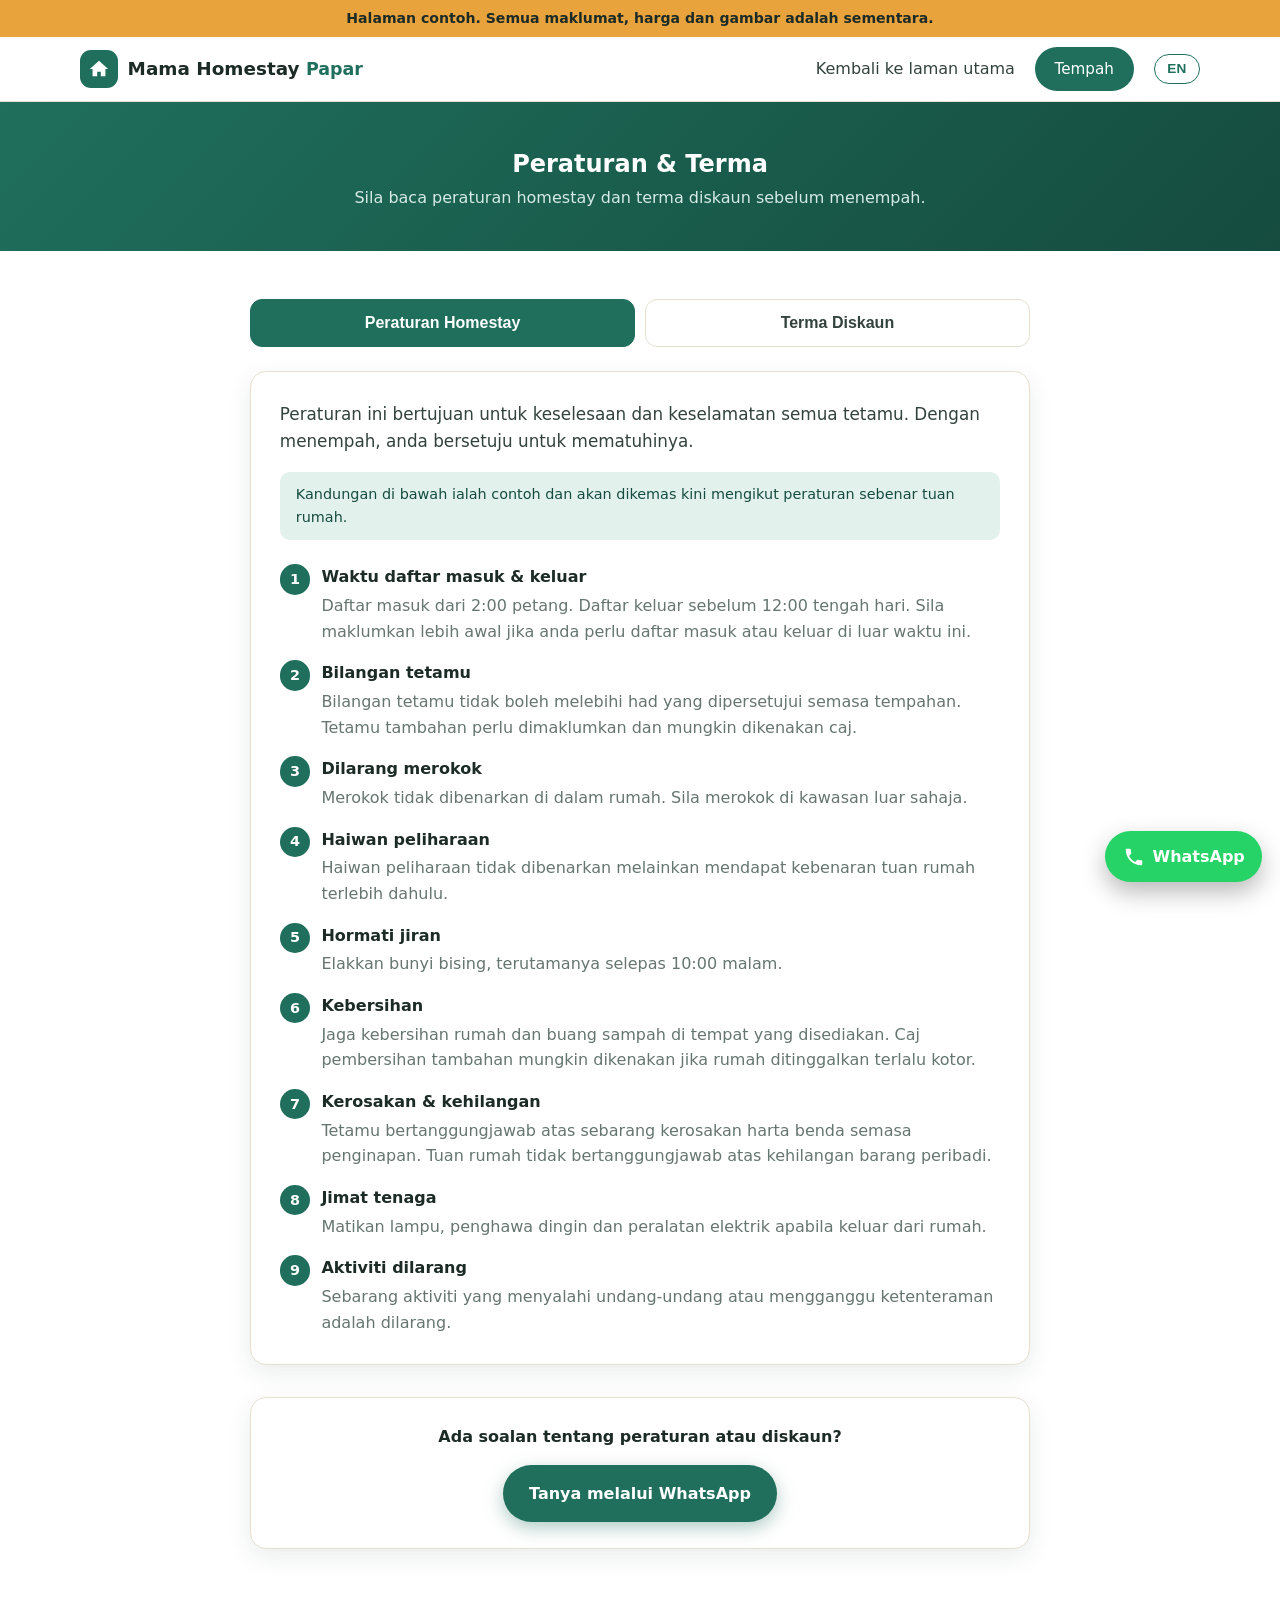
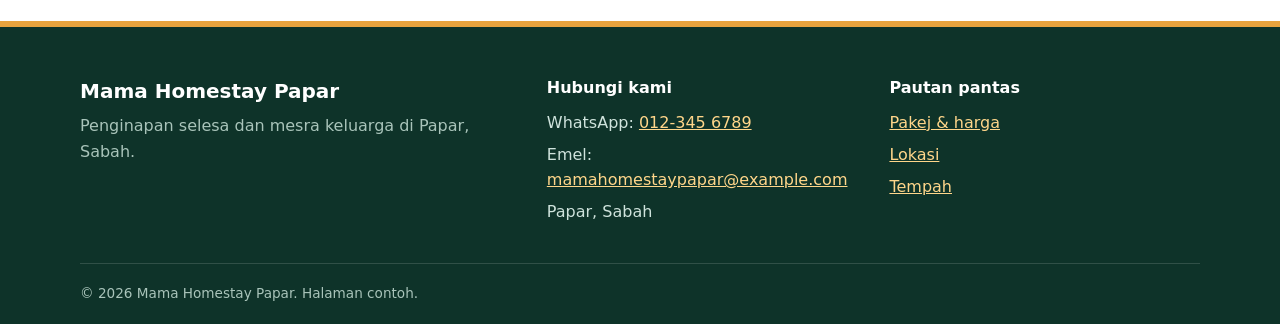
==== rules.html @ 9c5bfdad "Mama Homestay Papar: bilingual (BM/EN) landing page with rules and terms page" ====
<!DOCTYPE html>
<html lang="ms">
<head>
  <meta charset="UTF-8" />
  <meta name="viewport" content="width=device-width, initial-scale=1" />
  <title>Peraturan &amp; Terma | Mama Homestay Papar</title>
  <meta name="description" content="Peraturan homestay dan terma diskaun Mama Homestay Papar, Sabah." />
  <meta name="theme-color" content="#1f6f5c" />
  <link rel="icon" href="data:image/svg+xml,%3Csvg xmlns='http://www.w3.org/2000/svg' viewBox='0 0 64 64'%3E%3Crect width='64' height='64' rx='14' fill='%231f6f5c'/%3E%3Cpath d='M32 14 12 32h8v18h24V32h8z' fill='%23fbf7f0'/%3E%3C/svg%3E" />
  <link rel="stylesheet" href="styles.css" />
</head>
<body data-page="rules">
  <a class="skip-link" href="#main" data-i18n="skip">Terus ke kandungan</a>

  <!-- DUMMY NOTICE: padam blok ini sebelum menyiarkan laman sebenar -->
  <div class="dummy-bar" role="note" data-i18n="dummyBar">Halaman contoh. Semua maklumat, harga dan gambar adalah sementara.</div>

  <header class="site-header">
    <div class="container header-inner">
      <a class="brand" href="index.html" data-i18n-aria="brandAria" aria-label="Mama Homestay Papar - laman utama">
        <span class="brand-mark" aria-hidden="true">
          <svg viewBox="0 0 24 24" width="22" height="22"><path fill="currentColor" d="M12 3 2 12h3v8h5v-5h4v5h5v-8h3z"/></svg>
        </span>
        <span class="brand-text">Mama Homestay <small>Papar</small></span>
      </a>
      <nav class="nav" aria-label="Menu utama">
        <a href="index.html" data-i18n="rulesBack">Kembali ke laman utama</a>
        <a class="btn btn-small" href="index.html#book" data-i18n="navBook">Tempah</a>
        <button type="button" id="lang-toggle" class="lang-toggle" aria-label="Tukar bahasa">EN</button>
      </nav>
    </div>
  </header>

  <main id="main">
    <section class="page-head">
      <div class="container narrow">
        <h1 data-i18n="rulesPageTitle">Peraturan &amp; Terma</h1>
        <p data-i18n="rulesPageSub">Sila baca peraturan homestay dan terma diskaun sebelum menempah.</p>
      </div>
    </section>

    <section class="section rules-section">
      <div class="container narrow">
        <div class="tabs" role="tablist" data-i18n-aria="tabsAria" aria-label="Pilih bahagian">
          <button type="button" role="tab" id="tab-rules" class="tab is-active" aria-selected="true" aria-controls="panel-rules" data-i18n="tabRules">Peraturan Homestay</button>
          <button type="button" role="tab" id="tab-discount" class="tab" aria-selected="false" aria-controls="panel-discount" tabindex="-1" data-i18n="tabDiscount">Terma Diskaun</button>
        </div>

        <!-- Panel 1: Peraturan -->
        <div class="tab-panel card" id="panel-rules" role="tabpanel" aria-labelledby="tab-rules">
          <p class="panel-intro" data-i18n="rulesIntro">Peraturan ini bertujuan untuk keselesaan dan keselamatan semua tetamu. Dengan menempah, anda bersetuju untuk mematuhinya.</p>
          <p class="notice-sample" data-i18n="rulesDummyNote">Kandungan di bawah ialah contoh dan akan dikemas kini mengikut peraturan sebenar tuan rumah.</p>
          <ol class="rule-list" data-i18n-list="rulesList"></ol>
        </div>

        <!-- Panel 2: Terma diskaun -->
        <div class="tab-panel card" id="panel-discount" role="tabpanel" aria-labelledby="tab-discount" hidden>
          <p class="panel-intro" data-i18n="discountIntro">Diskaun (jika ditawarkan) tertakluk kepada terma berikut.</p>
          <p class="notice-sample" data-i18n="discountNote">Peratusan dan syarat diskaun sebenar akan dimasukkan selepas disahkan oleh tuan rumah. Kandungan di bawah ialah contoh.</p>
          <ol class="rule-list" data-i18n-list="discountList"></ol>
        </div>

        <div class="rules-cta card">
          <p data-i18n="rulesCtaText">Ada soalan tentang peraturan atau diskaun?</p>
          <a class="btn btn-primary" href="https://wa.me/60123456789" data-wa data-wa-text-ms="Salam, saya ada soalan tentang peraturan dan diskaun di Mama Homestay Papar." data-wa-text-en="Hi, I have a question about the rules and discounts at Mama Homestay Papar." target="_blank" rel="noopener" data-i18n="rulesCtaBtn">Tanya melalui WhatsApp</a>
        </div>
      </div>
    </section>
  </main>

  <footer class="site-footer">
    <div class="container footer-inner">
      <div>
        <p class="footer-brand">Mama Homestay Papar</p>
        <p class="muted" data-i18n="footerTagline">Penginapan selesa dan mesra keluarga di Papar, Sabah.</p>
      </div>
      <div>
        <p class="footer-title" data-i18n="footerContact">Hubungi kami</p>
        <ul class="plain">
          <li><span data-i18n="footerWaLabel">WhatsApp</span>: <a id="footer-wa" href="https://wa.me/60123456789" data-wa target="_blank" rel="noopener">012-345 6789</a></li>
          <li><span data-i18n="footerEmailLabel">Emel</span>: <a id="footer-email" href="mailto:mamahomestaypapar@example.com">mamahomestaypapar@example.com</a></li>
          <li>Papar, Sabah</li>
        </ul>
      </div>
      <div>
        <p class="footer-title" data-i18n="footerLinks">Pautan pantas</p>
        <ul class="plain">
          <li><a href="index.html#rooms" data-i18n="footerLinkRooms">Pakej &amp; harga</a></li>
          <li><a href="index.html#location" data-i18n="footerLinkLocation">Lokasi</a></li>
          <li><a href="index.html#book" data-i18n="footerLinkBook">Tempah</a></li>
        </ul>
      </div>
    </div>
    <div class="container">
      <p class="copyright">&copy; <span id="year">2026</span> Mama Homestay Papar. <span data-i18n="footerDummy">Halaman contoh.</span></p>
    </div>
  </footer>

  <a class="fab" href="https://wa.me/60123456789" data-wa data-wa-text-ms="Salam, saya ingin bertanya tentang Mama Homestay Papar." data-wa-text-en="Hi, I would like to ask about Mama Homestay Papar." target="_blank" rel="noopener" data-i18n-aria="fabAria" aria-label="Hubungi kami melalui WhatsApp">
    <svg viewBox="0 0 24 24" aria-hidden="true"><path fill="currentColor" d="M6.62 10.79c1.44 2.83 3.76 5.14 6.59 6.59l2.2-2.2c.27-.27.67-.36 1.02-.24 1.12.37 2.33.57 3.57.57.55 0 1 .45 1 1V20c0 .55-.45 1-1 1-9.39 0-17-7.61-17-17 0-.55.45-1 1-1h3.5c.55 0 1 .45 1 1 0 1.25.2 2.45.57 3.57.11.35.03.74-.25 1.02z"/></svg>
    <span>WhatsApp</span>
  </a>

  <script src="i18n.js"></script>
  <script src="script.js"></script>
  <script>
    /* Tab: Peraturan / Terma Diskaun. Menyokong papan kekunci (anak panah kiri/kanan) dan #discount dalam URL. */
    (function () {
      var tabs = Array.prototype.slice.call(document.querySelectorAll('[role="tab"]'));
      var panels = { "tab-rules": document.getElementById("panel-rules"), "tab-discount": document.getElementById("panel-discount") };

      function select(tab, focus) {
        tabs.forEach(function (t) {
          var on = t === tab;
          t.classList.toggle("is-active", on);
          t.setAttribute("aria-selected", on ? "true" : "false");
          t.tabIndex = on ? 0 : -1;
          panels[t.id].hidden = !on;
        });
        if (focus) tab.focus();
        history.replaceState(null, "", tab.id === "tab-discount" ? "#discount" : "#rules");
      }

      tabs.forEach(function (tab, i) {
        tab.addEventListener("click", function () { select(tab, false); });
        tab.addEventListener("keydown", function (e) {
          var next = null;
          if (e.key === "ArrowRight") next = tabs[(i + 1) % tabs.length];
          if (e.key === "ArrowLeft") next = tabs[(i - 1 + tabs.length) % tabs.length];
          if (e.key === "Home") next = tabs[0];
          if (e.key === "End") next = tabs[tabs.length - 1];
          if (next) { e.preventDefault(); select(next, true); }
        });
      });

      if (location.hash === "#discount") select(document.getElementById("tab-discount"), false);
    })();
  </script>
</body>
</html>
---- styles.css ----
/* Mama Homestay Papar - styles
   Palette: tropical green, warm gold and cream. Change the values below to retheme. */
:root {
  --brand: #1f6f5c;        /* deep green */
  --brand-dark: #154c3f;
  --brand-deep: #0e3329;
  --brand-soft: #e3f1ed;   /* light green tint for icons */
  --accent: #e8a33d;       /* warm gold */
  --accent-dark: #b9791a;
  --cream: #fbf7f0;
  --ink: #1d2b27;
  --text: #33423d;
  --muted: #667570;
  --border: #e6dfd2;
  --bg: #ffffff;
  --radius: 16px;
  --shadow: 0 8px 24px rgba(20, 50, 40, 0.09);
  --shadow-lg: 0 16px 40px rgba(20, 50, 40, 0.2);
}

*, *::before, *::after { box-sizing: border-box; }
html { scroll-behavior: smooth; scroll-padding-top: 96px; }

body {
  margin: 0;
  font-family: system-ui, -apple-system, "Segoe UI", Roboto, Helvetica, Arial, sans-serif;
  color: var(--text);
  background: var(--bg);
  line-height: 1.6;
  -webkit-font-smoothing: antialiased;
}

img, svg, iframe { max-width: 100%; }
a { color: var(--brand); }
h1, h2, h3 { line-height: 1.2; margin: 0 0 0.5em; color: var(--ink); }
p { margin: 0 0 1em; }

.container { width: min(1120px, 100% - 2rem); margin-inline: auto; }
.narrow { width: min(780px, 100% - 2rem); }
.muted { color: var(--muted); }
.small { font-size: 0.9rem; }
.plain { list-style: none; margin: 0; padding: 0; }
.plain li { margin-bottom: 0.4em; }

.skip-link { position: absolute; left: -999px; top: 0; background: var(--ink); color: #fff; padding: 0.6rem 1rem; z-index: 100; }
.skip-link:focus { left: 0; }
:focus-visible { outline: 3px solid var(--accent-dark); outline-offset: 2px; }
.hero :focus-visible, .site-footer :focus-visible { outline-color: #fff; }

/* Dummy notice bar (remove with the matching block in index.html) */
.dummy-bar { background: var(--accent); color: var(--ink); text-align: center; font-size: 0.88rem; font-weight: 600; padding: 0.45rem 1rem; }

/* Header */
.site-header { position: sticky; top: 0; z-index: 50; background: rgba(255, 255, 255, 0.95); backdrop-filter: blur(8px); border-bottom: 1px solid var(--border); }
.header-inner { display: flex; align-items: center; justify-content: space-between; min-height: 64px; gap: 1rem; }
.brand { display: inline-flex; align-items: center; gap: 0.6rem; font-weight: 800; font-size: 1.15rem; color: var(--ink); text-decoration: none; }
.brand-mark { display: grid; place-items: center; width: 38px; height: 38px; border-radius: 11px; background: var(--brand); color: #fff; }
.brand-text small { font-weight: 600; color: var(--brand); font-size: 0.95em; }
.nav { display: flex; align-items: center; gap: 1.25rem; }
.nav a { text-decoration: none; color: var(--text); font-weight: 500; }
.nav a:hover { color: var(--brand); }
.nav a.btn { color: #fff; }
.lang-toggle {
  border: 1.5px solid var(--brand); background: #fff; color: var(--brand);
  font-weight: 700; font-size: 0.85rem; padding: 0.4rem 0.8rem; border-radius: 999px; cursor: pointer;
}
.lang-toggle:hover { background: var(--brand); color: #fff; }

/* Buttons */
.btn {
  display: inline-block; padding: 0.85rem 1.5rem; border-radius: 999px; font-weight: 700;
  text-decoration: none; text-align: center; border: 2px solid transparent; cursor: pointer; font-size: 1rem;
  transition: transform 0.15s ease, box-shadow 0.15s ease, background 0.15s ease, color 0.15s ease;
}
.btn:hover { transform: translateY(-2px); }
.btn-primary { background: var(--brand); color: #fff; box-shadow: 0 6px 18px rgba(31, 111, 92, 0.35); }
.btn-primary:hover { background: var(--brand-dark); }
.btn-ghost { background: transparent; color: #fff; border-color: rgba(255, 255, 255, 0.7); }
.btn-ghost:hover { background: rgba(255, 255, 255, 0.14); }
.btn-small { padding: 0.5rem 1.1rem; background: var(--brand); color: #fff; font-size: 0.95rem; }
.btn-small:hover { background: var(--brand-dark); }
.btn-block { width: 100%; }
.btn-outline { background: #fff; color: var(--brand); border-color: var(--brand); }
.btn-outline:hover { background: var(--brand); color: #fff; }
.hero .btn-primary { background: var(--accent); color: var(--ink); box-shadow: 0 6px 18px rgba(0, 0, 0, 0.25); }
.hero .btn-primary:hover { background: #f2b658; }

/* Hero */
.hero { background: linear-gradient(135deg, var(--brand) 0%, var(--brand-dark) 62%, var(--brand-deep) 100%); color: #fff; overflow: hidden; }
.hero-inner { display: grid; grid-template-columns: 1.05fr 0.95fr; gap: 2rem; align-items: center; padding: 4.5rem 0 5rem; }
.eyebrow { color: var(--accent); font-weight: 700; letter-spacing: 0.1em; text-transform: uppercase; font-size: 0.85rem; }
.hero h1 { color: #fff; font-size: clamp(2rem, 5vw, 3.3rem); }
.accent { color: var(--accent); }
.lead { font-size: 1.15rem; color: #d6ebe5; max-width: 34em; }
.hero-actions { display: flex; flex-wrap: wrap; gap: 0.8rem; margin: 1.5rem 0; }
.hero-points { list-style: none; display: flex; flex-wrap: wrap; gap: 0.6rem 1.4rem; padding: 0; margin: 0; color: #fff; font-weight: 500; }
.hero-points li::before { content: "\2713"; color: var(--accent); margin-right: 0.45rem; font-weight: 800; }
.hero-visual { display: grid; place-items: center; }
.house-svg { width: min(460px, 100%); height: auto; filter: drop-shadow(0 18px 30px rgba(0, 0, 0, 0.3)); }

/* Sections */
.section { padding: 4.5rem 0; }
.section-alt { background: var(--cream); }
.section-title { font-size: clamp(1.6rem, 3.5vw, 2.3rem); text-align: center; }
.section-title::after { content: ""; display: block; width: 56px; height: 4px; border-radius: 4px; background: var(--accent); margin: 0.6rem auto 0; }
.section-sub { text-align: center; color: var(--muted); max-width: 42em; margin: 0.8rem auto 2.5rem; }

.grid { display: grid; gap: 1.5rem; }
.grid-3 { grid-template-columns: repeat(3, 1fr); }
.grid-2 { grid-template-columns: repeat(2, 1fr); max-width: 760px; margin-inline: auto; }

.card { background: #fff; border: 1px solid var(--border); border-radius: var(--radius); padding: 1.6rem; box-shadow: var(--shadow); }

.feature .icon { display: grid; place-items: center; width: 52px; height: 52px; border-radius: 14px; background: var(--brand-soft); color: var(--brand); margin-bottom: 1rem; }
.feature .icon svg { width: 28px; height: 28px; }
.feature h3 { font-size: 1.12rem; }
.feature p { color: var(--muted); margin: 0; }

/* Rooms */
.room { display: flex; flex-direction: column; position: relative; transition: transform 0.2s ease, box-shadow 0.2s ease; }
.room:hover { transform: translateY(-4px); box-shadow: var(--shadow-lg); }
.room.featured { border: 2px solid var(--brand); transform: scale(1.03); }
.room.featured:hover { transform: scale(1.03) translateY(-4px); }
.room-badge { position: absolute; top: -14px; left: 50%; transform: translateX(-50%); background: var(--accent); color: var(--ink); font-size: 0.78rem; font-weight: 800; padding: 0.25rem 0.9rem; border-radius: 999px; letter-spacing: 0.04em; white-space: nowrap; }
.room h3 { font-size: 1.3rem; text-align: center; margin-bottom: 0.2rem; }
.room-cap { text-align: center; color: var(--muted); font-size: 0.92rem; margin-bottom: 0.4rem; }
.room-price { text-align: center; margin: 0.2rem 0 1.2rem; }
.room-price .amount { font-size: 2.5rem; font-weight: 800; color: var(--brand); }
.room-price .per { color: var(--muted); }
.room-features { list-style: none; padding: 0; margin: 0 0 1.6rem; flex: 1; }
.room-features li { padding: 0.45rem 0 0.45rem 1.7rem; position: relative; border-bottom: 1px dashed var(--border); }
.room-features li:last-child { border-bottom: 0; }
.room-features li::before { content: "\2713"; position: absolute; left: 0; color: var(--brand); font-weight: 800; }

/* Gallery placeholders */
.gallery { display: grid; grid-template-columns: repeat(3, 1fr); gap: 1rem; }
.ph { margin: 0; aspect-ratio: 4 / 3; border-radius: var(--radius); position: relative; overflow: hidden; display: grid; place-items: center; color: #fff; box-shadow: var(--shadow); }
.ph::before { content: ""; position: absolute; inset: 0; background: repeating-linear-gradient(45deg, rgba(255,255,255,0.06) 0 14px, transparent 14px 28px); }
.ph figcaption { position: relative; font-weight: 700; background: rgba(0, 0, 0, 0.35); padding: 0.4rem 0.9rem; border-radius: 999px; }
.ph-1 { background: linear-gradient(135deg, #2e8b6f, #1f6f5c); }
.ph-2 { background: linear-gradient(135deg, #d99a3f, #b9791a); }
.ph-3 { background: linear-gradient(135deg, #5aa58f, #2c7b66); }
.ph-4 { background: linear-gradient(135deg, #7da3b5, #4f7d94); }
.ph-5 { background: linear-gradient(135deg, #8aad63, #5d8a3a); }
.ph-6 { background: linear-gradient(135deg, #e0b266, #c98d34); }

/* Location */
.location-grid { display: grid; grid-template-columns: 1.4fr 1fr; gap: 1.5rem; }
.map-card { padding: 0; overflow: hidden; min-height: 320px; }
.map-card iframe { width: 100%; height: 100%; min-height: 320px; border: 0; display: block; }
.nearby h3 { font-size: 1.15rem; }
.check-list { list-style: none; padding: 0; margin: 0; }
.check-list li { padding: 0.45rem 0 0.45rem 1.7rem; position: relative; border-bottom: 1px dashed var(--border); }
.check-list li:last-child { border-bottom: 0; }
.check-list li::before { content: "\2713"; position: absolute; left: 0; color: var(--brand); font-weight: 800; }

/* Reviews */
.review { margin: 0; display: flex; flex-direction: column; }
.stars { color: var(--accent-dark); font-size: 1.2rem; letter-spacing: 2px; margin-bottom: 0.4rem; }
.review blockquote { margin: 0 0 1rem; color: var(--text); flex: 1; }
.review figcaption { font-weight: 700; color: var(--ink); }

/* Form */
.form { display: grid; gap: 1.1rem; padding: 2rem; }
.field { display: flex; flex-direction: column; gap: 0.35rem; }
.field-row { display: grid; grid-template-columns: 1fr 1fr; gap: 1.1rem; }
label { font-weight: 600; color: var(--ink); }
.optional { font-weight: 400; color: var(--muted); font-size: 0.9em; }
input, select, textarea { font: inherit; color: var(--text); padding: 0.75rem 0.9rem; border: 1.5px solid #d6cdbd; border-radius: 10px; background: #fff; width: 100%; }
input:focus, select:focus, textarea:focus { outline: none; border-color: var(--brand); box-shadow: 0 0 0 3px rgba(31, 111, 92, 0.22); }
input[aria-invalid="true"], select[aria-invalid="true"], textarea[aria-invalid="true"] { border-color: #b42318; background: #fff8f7; }
.error { color: #b42318; font-size: 0.9rem; font-weight: 600; margin: 0; }
.error:empty { display: none; }
.estimate { margin: 0; text-align: center; font-weight: 700; color: var(--brand-dark); min-height: 1.5em; }
.form-hint { text-align: center; color: var(--muted); margin: 0; font-size: 0.92rem; }

/* FAQ */
.faq details { background: #fff; border: 1px solid var(--border); border-radius: 12px; padding: 0 1.2rem; margin-bottom: 0.8rem; box-shadow: var(--shadow); }
.faq summary { cursor: pointer; font-weight: 700; color: var(--ink); padding: 1rem 0; list-style: none; display: flex; justify-content: space-between; gap: 1rem; }
.faq summary::-webkit-details-marker { display: none; }
.faq summary::after { content: "+"; font-size: 1.4rem; color: var(--brand); line-height: 1; }
.faq details[open] summary::after { content: "\2212"; }
.faq details p { color: var(--muted); padding-bottom: 1rem; margin: 0; }

/* Footer */
.site-footer { background: var(--brand-deep); color: #cfe3dc; padding-top: 3rem; border-top: 6px solid var(--accent); }
.footer-inner { display: grid; grid-template-columns: 1.4fr 1fr 1fr; gap: 2rem; padding-bottom: 2rem; }
.footer-brand { color: #fff; font-weight: 800; font-size: 1.25rem; margin-bottom: 0.4rem; }
.footer-title { color: #fff; font-weight: 700; margin-bottom: 0.6em; }
.site-footer a { color: #ffd68a; }
.site-footer .muted { color: #a9c4ba; }
.copyright { border-top: 1px solid rgba(255, 255, 255, 0.14); padding: 1.2rem 0; margin: 0; font-size: 0.85rem; color: #a9c4ba; }

/* Rules & Terms page */
.page-head { background: linear-gradient(135deg, var(--brand) 0%, var(--brand-dark) 100%); color: #fff; padding: 3rem 0 2.5rem; text-align: center; }
.page-head h1 { color: #fff; margin-bottom: 0.4rem; }
.page-head p { color: #d6ebe5; margin: 0; }
.rules-section { padding-top: 3rem; }
.tabs { display: flex; gap: 0.6rem; margin-bottom: 1.5rem; }
.tab {
  flex: 1; padding: 0.9rem 1.2rem; border-radius: 12px; border: 1.5px solid var(--border);
  background: #fff; color: var(--text); font-weight: 700; cursor: pointer; font-size: 1rem;
  transition: background 0.15s ease, color 0.15s ease, border-color 0.15s ease;
}
.tab:hover { border-color: var(--brand); }
.tab.is-active { background: var(--brand); color: #fff; border-color: var(--brand); }
.tab-panel { padding: 1.8rem; }
.panel-intro { font-size: 1.05rem; }
.notice-sample { background: var(--brand-soft); color: var(--brand-dark); border-radius: 10px; padding: 0.7rem 1rem; font-size: 0.9rem; }
.rule-list { list-style: none; counter-reset: rule; padding: 0; margin: 1.5rem 0 0; display: grid; gap: 1rem; }
.rule-list li { counter-increment: rule; position: relative; padding-left: 2.6rem; }
.rule-list li::before {
  content: counter(rule); position: absolute; left: 0; top: 0;
  width: 1.9rem; height: 1.9rem; border-radius: 50%; background: var(--brand); color: #fff;
  display: grid; place-items: center; font-weight: 800; font-size: 0.9rem;
}
.rule-list strong { display: block; color: var(--ink); margin-bottom: 0.2rem; }
.rule-list span { color: var(--muted); }
.rules-cta { margin-top: 2rem; text-align: center; }
.rules-cta p { font-weight: 600; color: var(--ink); }

/* Floating WhatsApp button */
.fab { position: fixed; right: 1.1rem; bottom: 1.1rem; z-index: 60; display: inline-flex; align-items: center; gap: 0.5rem; background: #25D366; color: #fff; text-decoration: none; padding: 0.8rem 1.1rem; border-radius: 999px; font-weight: 700; box-shadow: 0 10px 24px rgba(0, 0, 0, 0.28); transition: transform 0.15s ease; }
.fab:hover { transform: translateY(-2px); }
.fab svg { width: 22px; height: 22px; }
#faq { padding-bottom: 6.5rem; }

/* Responsive */
@media (max-width: 900px) {
  .hero-inner { grid-template-columns: 1fr; padding: 3rem 0 3.5rem; }
  .hero-visual { order: -1; }
  .house-svg { width: min(340px, 92%); }
  .grid-3, .grid-2, .location-grid { grid-template-columns: 1fr; }
  .gallery { grid-template-columns: repeat(2, 1fr); }
  .room.featured, .room.featured:hover { transform: none; }
  .footer-inner { grid-template-columns: 1fr; }
  .tabs { flex-direction: column; }
}
@media (max-width: 720px) {
  .nav a:not(.btn) { display: none; }
  .field-row { grid-template-columns: 1fr; }
  .section { padding: 3.2rem 0; }
}
@media (max-width: 480px) {
  .fab span { display: none; }
  .fab { padding: 0.85rem; }
  .brand-text { font-size: 1rem; }
}
@media (prefers-reduced-motion: reduce) {
  html { scroll-behavior: auto; }
  .btn, .room, .fab { transition: none; }
}
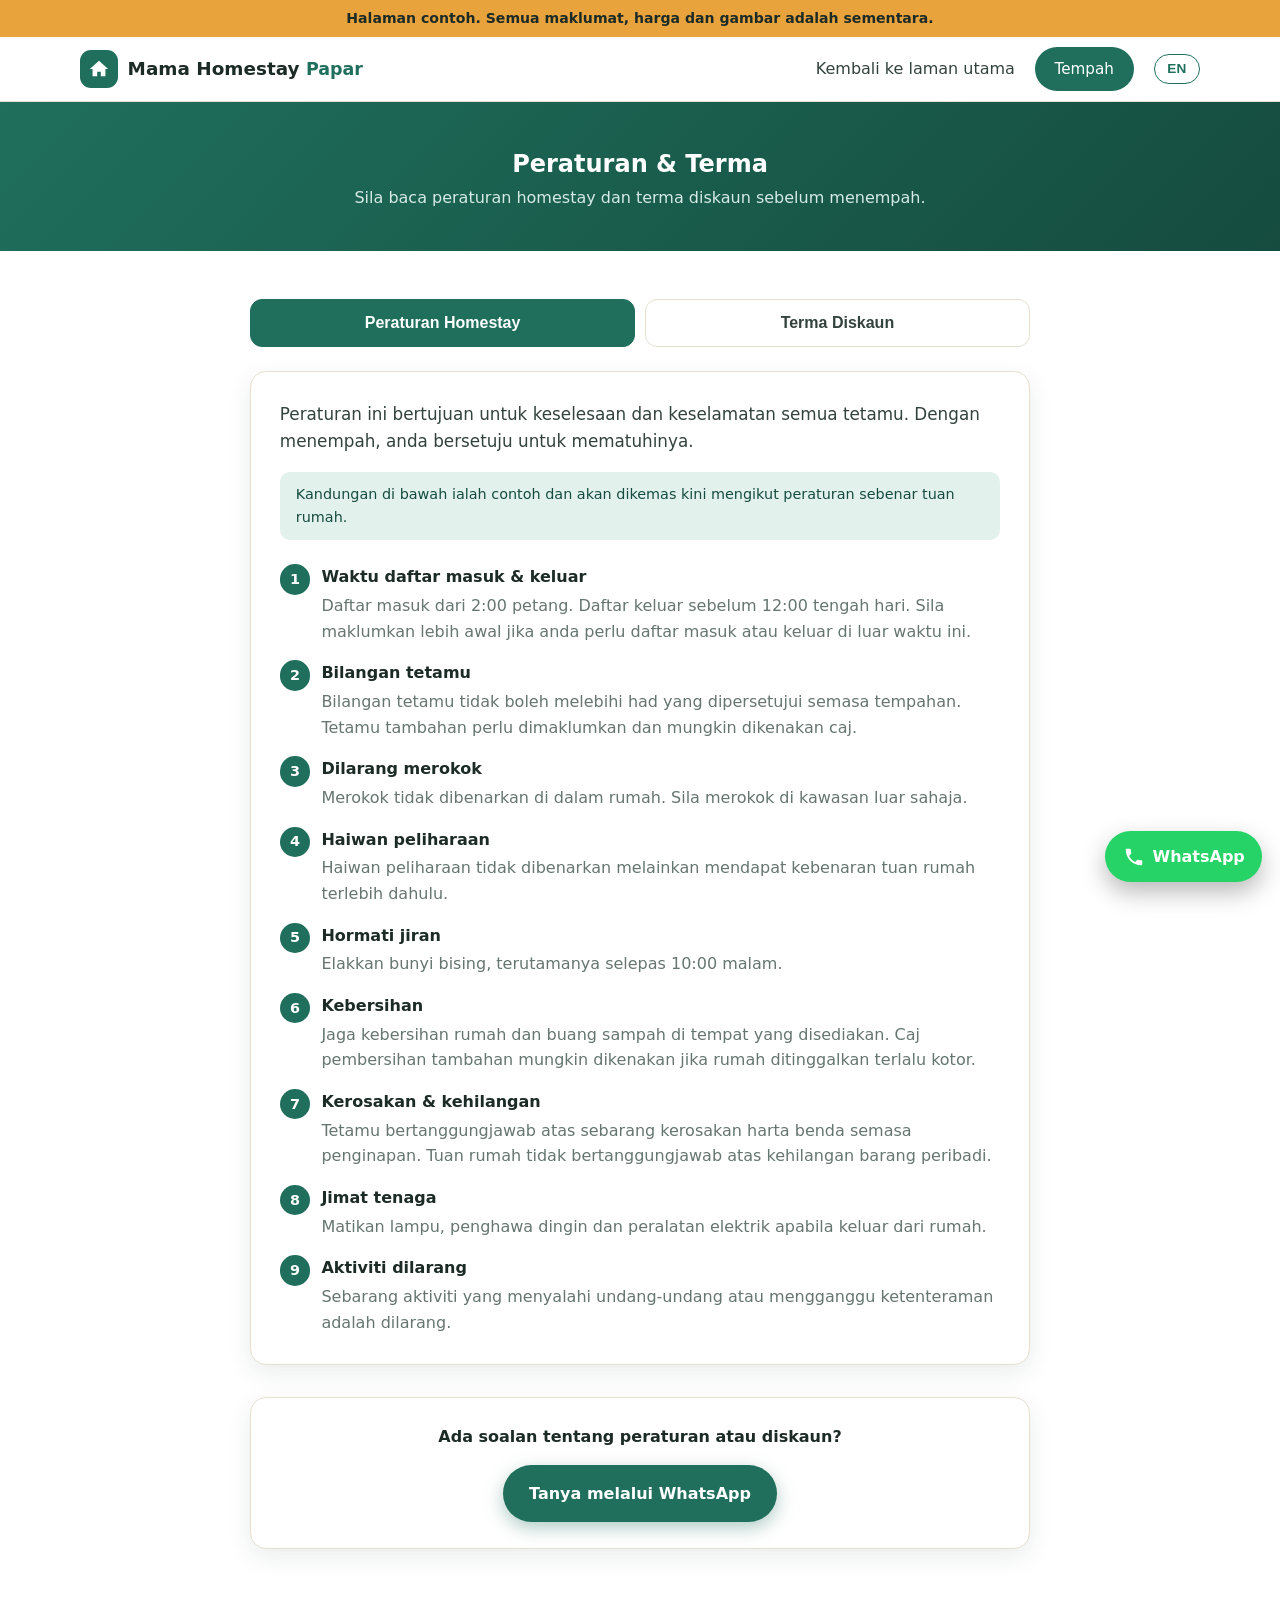
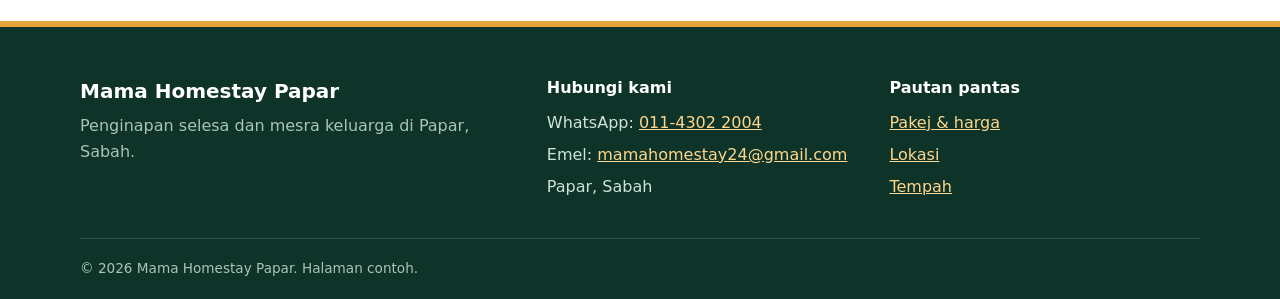
==== commit cdd45bba: "Update contact: real WhatsApp number and email" ====
--- a/rules.html
+++ b/rules.html
@@ -1,4 +1,4 @@
-<!DOCTYPE html>
+﻿<!DOCTYPE html>
 <html lang="ms">
 <head>
   <meta charset="UTF-8" />
@@ -62,7 +62,7 @@
 
         <div class="rules-cta card">
           <p data-i18n="rulesCtaText">Ada soalan tentang peraturan atau diskaun?</p>
-          <a class="btn btn-primary" href="https://wa.me/60123456789" data-wa data-wa-text-ms="Salam, saya ada soalan tentang peraturan dan diskaun di Mama Homestay Papar." data-wa-text-en="Hi, I have a question about the rules and discounts at Mama Homestay Papar." target="_blank" rel="noopener" data-i18n="rulesCtaBtn">Tanya melalui WhatsApp</a>
+          <a class="btn btn-primary" href="https://wa.me/60114302004" data-wa data-wa-text-ms="Salam, saya ada soalan tentang peraturan dan diskaun di Mama Homestay Papar." data-wa-text-en="Hi, I have a question about the rules and discounts at Mama Homestay Papar." target="_blank" rel="noopener" data-i18n="rulesCtaBtn">Tanya melalui WhatsApp</a>
         </div>
       </div>
     </section>
@@ -77,8 +77,8 @@
       <div>
         <p class="footer-title" data-i18n="footerContact">Hubungi kami</p>
         <ul class="plain">
-          <li><span data-i18n="footerWaLabel">WhatsApp</span>: <a id="footer-wa" href="https://wa.me/60123456789" data-wa target="_blank" rel="noopener">012-345 6789</a></li>
-          <li><span data-i18n="footerEmailLabel">Emel</span>: <a id="footer-email" href="mailto:mamahomestaypapar@example.com">mamahomestaypapar@example.com</a></li>
+          <li><span data-i18n="footerWaLabel">WhatsApp</span>: <a id="footer-wa" href="https://wa.me/60114302004" data-wa target="_blank" rel="noopener">011-4302 2004</a></li>
+          <li><span data-i18n="footerEmailLabel">Emel</span>: <a id="footer-email" href="mailto:mamahomestay24@gmail.com">mamahomestay24@gmail.com</a></li>
           <li>Papar, Sabah</li>
         </ul>
       </div>
@@ -96,7 +96,7 @@
     </div>
   </footer>
 
-  <a class="fab" href="https://wa.me/60123456789" data-wa data-wa-text-ms="Salam, saya ingin bertanya tentang Mama Homestay Papar." data-wa-text-en="Hi, I would like to ask about Mama Homestay Papar." target="_blank" rel="noopener" data-i18n-aria="fabAria" aria-label="Hubungi kami melalui WhatsApp">
+  <a class="fab" href="https://wa.me/60114302004" data-wa data-wa-text-ms="Salam, saya ingin bertanya tentang Mama Homestay Papar." data-wa-text-en="Hi, I would like to ask about Mama Homestay Papar." target="_blank" rel="noopener" data-i18n-aria="fabAria" aria-label="Hubungi kami melalui WhatsApp">
     <svg viewBox="0 0 24 24" aria-hidden="true"><path fill="currentColor" d="M6.62 10.79c1.44 2.83 3.76 5.14 6.59 6.59l2.2-2.2c.27-.27.67-.36 1.02-.24 1.12.37 2.33.57 3.57.57.55 0 1 .45 1 1V20c0 .55-.45 1-1 1-9.39 0-17-7.61-17-17 0-.55.45-1 1-1h3.5c.55 0 1 .45 1 1 0 1.25.2 2.45.57 3.57.11.35.03.74-.25 1.02z"/></svg>
     <span>WhatsApp</span>
   </a>
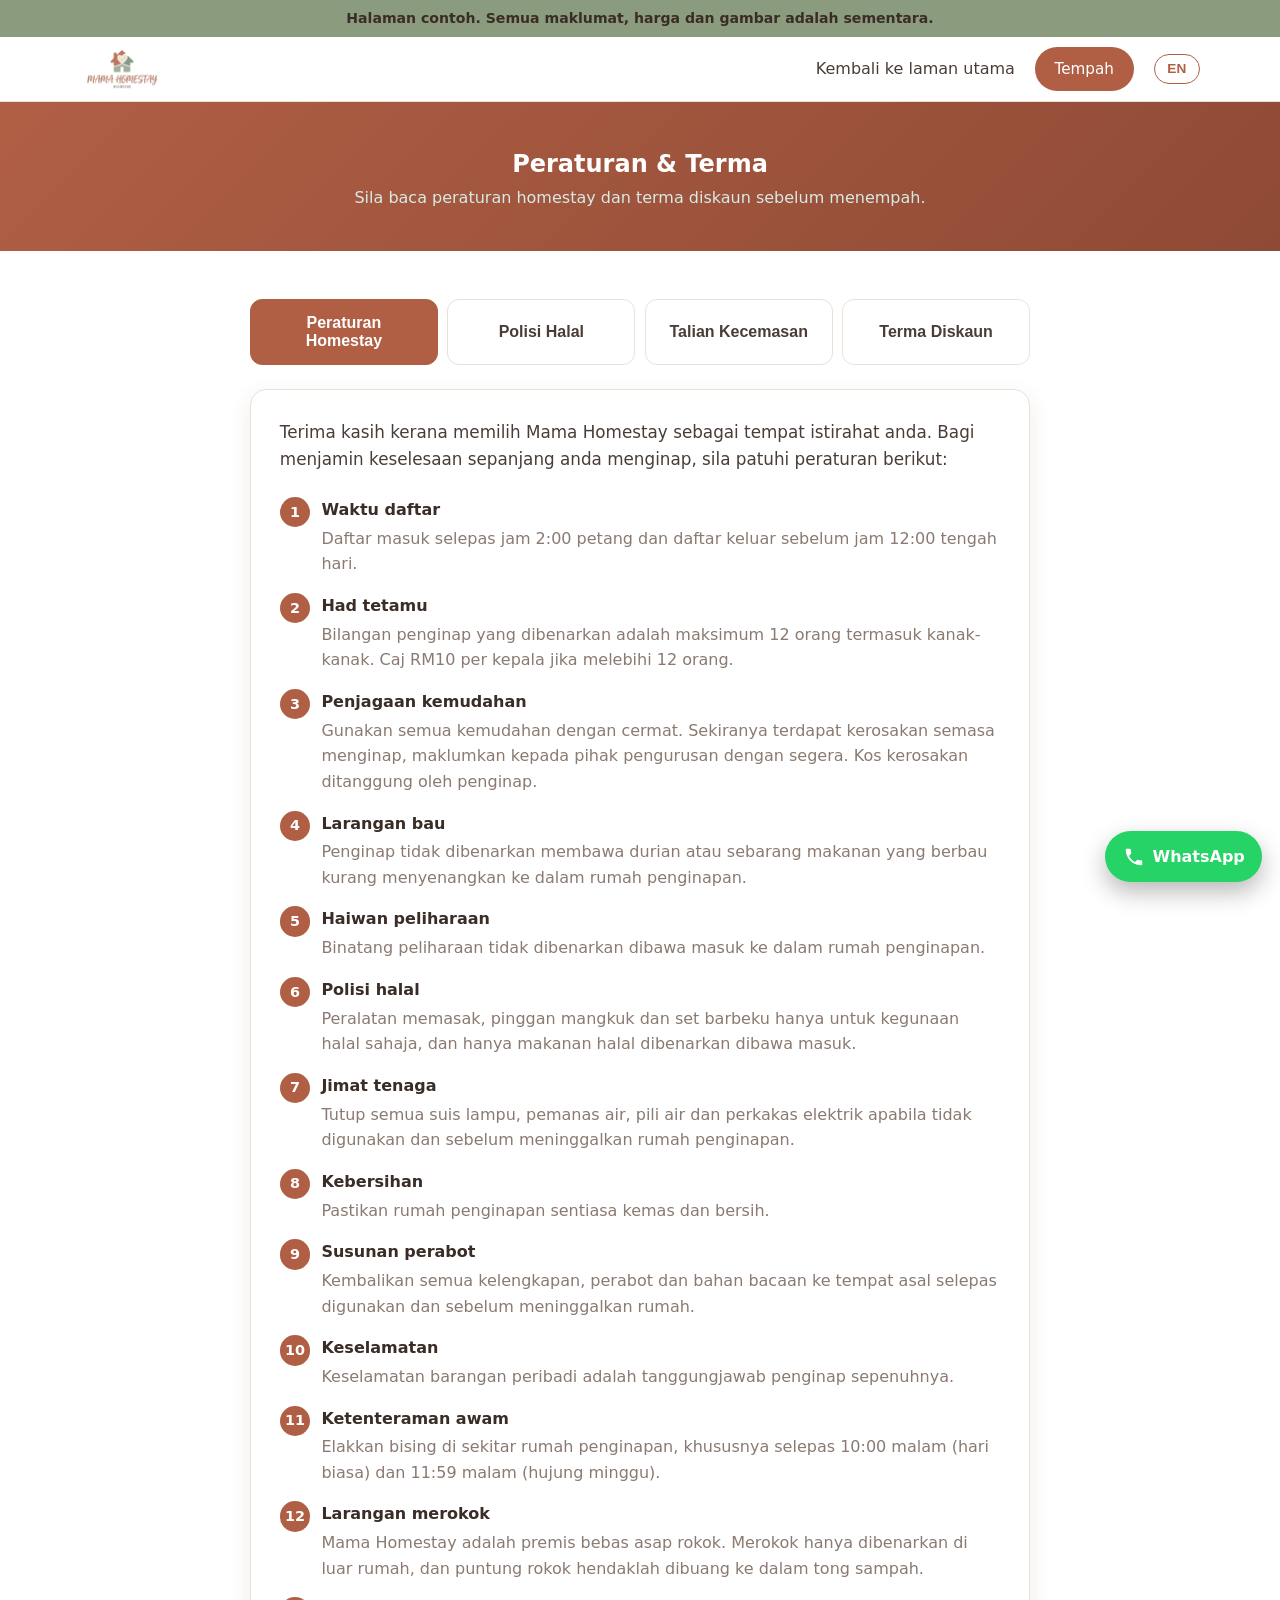
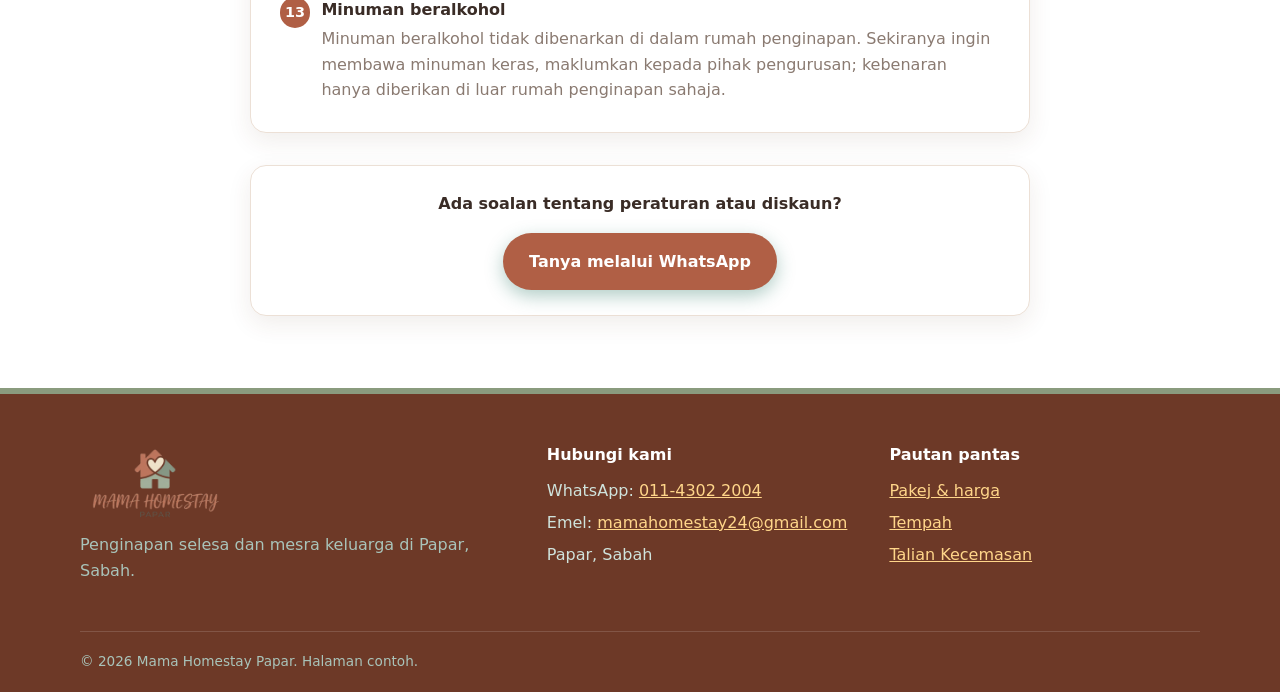
==== commit 232c14da: "Add logo branding, halal policy, full house rules, and emergency contacts tab" ====
--- a/rules.html
+++ b/rules.html
@@ -6,7 +6,7 @@
   <title>Peraturan &amp; Terma | Mama Homestay Papar</title>
   <meta name="description" content="Peraturan homestay dan terma diskaun Mama Homestay Papar, Sabah." />
   <meta name="theme-color" content="#1f6f5c" />
-  <link rel="icon" href="data:image/svg+xml,%3Csvg xmlns='http://www.w3.org/2000/svg' viewBox='0 0 64 64'%3E%3Crect width='64' height='64' rx='14' fill='%231f6f5c'/%3E%3Cpath d='M32 14 12 32h8v18h24V32h8z' fill='%23fbf7f0'/%3E%3C/svg%3E" />
+  <link rel="icon" href="assets/logo.png" />
   <link rel="stylesheet" href="styles.css" />
 </head>
 <body data-page="rules">
@@ -18,10 +18,7 @@
   <header class="site-header">
     <div class="container header-inner">
       <a class="brand" href="index.html" data-i18n-aria="brandAria" aria-label="Mama Homestay Papar - laman utama">
-        <span class="brand-mark" aria-hidden="true">
-          <svg viewBox="0 0 24 24" width="22" height="22"><path fill="currentColor" d="M12 3 2 12h3v8h5v-5h4v5h5v-8h3z"/></svg>
-        </span>
-        <span class="brand-text">Mama Homestay <small>Papar</small></span>
+        <img class="brand-logo" src="assets/logo.png" alt="Mama Homestay Papar" width="92" height="50" />
       </a>
       <nav class="nav" aria-label="Menu utama">
         <a href="index.html" data-i18n="rulesBack">Kembali ke laman utama</a>
@@ -43,17 +40,53 @@
       <div class="container narrow">
         <div class="tabs" role="tablist" data-i18n-aria="tabsAria" aria-label="Pilih bahagian">
           <button type="button" role="tab" id="tab-rules" class="tab is-active" aria-selected="true" aria-controls="panel-rules" data-i18n="tabRules">Peraturan Homestay</button>
+          <button type="button" role="tab" id="tab-halal" class="tab" aria-selected="false" aria-controls="panel-halal" tabindex="-1" data-i18n="tabHalal">Polisi Halal</button>
+          <button type="button" role="tab" id="tab-emergency" class="tab" aria-selected="false" aria-controls="panel-emergency" tabindex="-1" data-i18n="tabEmergency">Talian Kecemasan</button>
           <button type="button" role="tab" id="tab-discount" class="tab" aria-selected="false" aria-controls="panel-discount" tabindex="-1" data-i18n="tabDiscount">Terma Diskaun</button>
         </div>
 
         <!-- Panel 1: Peraturan -->
         <div class="tab-panel card" id="panel-rules" role="tabpanel" aria-labelledby="tab-rules">
           <p class="panel-intro" data-i18n="rulesIntro">Peraturan ini bertujuan untuk keselesaan dan keselamatan semua tetamu. Dengan menempah, anda bersetuju untuk mematuhinya.</p>
-          <p class="notice-sample" data-i18n="rulesDummyNote">Kandungan di bawah ialah contoh dan akan dikemas kini mengikut peraturan sebenar tuan rumah.</p>
           <ol class="rule-list" data-i18n-list="rulesList"></ol>
         </div>
 
-        <!-- Panel 2: Terma diskaun -->
+        <!-- Panel: Polisi Halal -->
+        <div class="tab-panel card" id="panel-halal" role="tabpanel" aria-labelledby="tab-halal" hidden>
+          <div class="halal-head">
+            <span class="halal-badge" aria-hidden="true">
+              <svg viewBox="0 0 24 24"><path fill="none" stroke="currentColor" stroke-width="2" stroke-linecap="round" stroke-linejoin="round" d="M12 2 4 5v6c0 5 3.5 8.5 8 11 4.5-2.5 8-6 8-11V5z"/><path fill="none" stroke="currentColor" stroke-width="2" stroke-linecap="round" stroke-linejoin="round" d="m8.5 12 2.5 2.5 4.5-5"/></svg>
+            </span>
+            <div>
+              <h2 class="halal-title" data-i18n="halalHeading">Makanan &amp; Minuman Halal Sahaja</h2>
+              <p class="halal-sub" data-i18n="halalLead">Premis Mama Homestay Papar hanya membenarkan makanan dan minuman halal.</p>
+            </div>
+          </div>
+          <p class="halal-warn" data-i18n="halalWarn">Tindakan tegas akan diambil jika membawa masuk makanan dan minuman bukan halal.</p>
+          <ul class="check-list" data-i18n-list="halalList"></ul>
+        </div>
+
+        <!-- Panel: Talian Kecemasan -->
+        <div class="tab-panel card" id="panel-emergency" role="tabpanel" aria-labelledby="tab-emergency" hidden>
+          <p class="panel-intro" data-i18n="emergencyIntro">Tekan mana-mana nombor di bawah untuk terus menghubunginya.</p>
+
+          <h3 class="emergency-group" data-i18n="emergencyOwnerTitle">Pemilik Homestay</h3>
+          <ul class="contact-list">
+            <li><a href="tel:+60114302004"><span class="c-name" data-i18n="ownerName">Pemilik (Utama)</span><span class="c-num">011-4302 2004</span></a></li>
+            <li><a href="tel:+60198408005"><span class="c-name" data-i18n="ownerName2">Pemilik</span><span class="c-num">019-840 8005</span></a></li>
+            <li><a href="tel:+60112300711"><span class="c-name" data-i18n="ownerName3">Pemilik</span><span class="c-num">011-2300 7011</span></a></li>
+          </ul>
+
+          <h3 class="emergency-group" data-i18n="emergencyServicesTitle">Perkhidmatan Kecemasan (Papar)</h3>
+          <ul class="contact-list">
+            <li><a href="tel:+60887512100"><span class="c-name" data-i18n="svcPolice">Balai Polis Papar</span><span class="c-num">088-751210</span></a></li>
+            <li><a href="tel:+60889133330"><span class="c-name" data-i18n="svcHospital">Hospital Papar</span><span class="c-num">088-913333</span></a></li>
+            <li><a href="tel:+60889135210"><span class="c-name" data-i18n="svcFire">Balai Bomba Papar</span><span class="c-num">088-913521</span></a></li>
+            <li><a href="tel:999"><span class="c-name" data-i18n="svc999">Talian Kecemasan Kebangsaan</span><span class="c-num">999</span></a></li>
+          </ul>
+        </div>
+
+        <!-- Panel: Terma diskaun -->
         <div class="tab-panel card" id="panel-discount" role="tabpanel" aria-labelledby="tab-discount" hidden>
           <p class="panel-intro" data-i18n="discountIntro">Diskaun (jika ditawarkan) tertakluk kepada terma berikut.</p>
           <p class="notice-sample" data-i18n="discountNote">Peratusan dan syarat diskaun sebenar akan dimasukkan selepas disahkan oleh tuan rumah. Kandungan di bawah ialah contoh.</p>
@@ -71,7 +104,7 @@
   <footer class="site-footer">
     <div class="container footer-inner">
       <div>
-        <p class="footer-brand">Mama Homestay Papar</p>
+        <img class="footer-logo" src="assets/logo.png" alt="Mama Homestay Papar" width="150" height="82" />
         <p class="muted" data-i18n="footerTagline">Penginapan selesa dan mesra keluarga di Papar, Sabah.</p>
       </div>
       <div>
@@ -86,8 +119,8 @@
         <p class="footer-title" data-i18n="footerLinks">Pautan pantas</p>
         <ul class="plain">
           <li><a href="index.html#rooms" data-i18n="footerLinkRooms">Pakej &amp; harga</a></li>
-          <li><a href="index.html#location" data-i18n="footerLinkLocation">Lokasi</a></li>
           <li><a href="index.html#book" data-i18n="footerLinkBook">Tempah</a></li>
+          <li><a href="#emergency" data-i18n="footerLinkEmergency">Talian Kecemasan</a></li>
         </ul>
       </div>
     </div>
@@ -104,10 +137,12 @@
   <script src="i18n.js"></script>
   <script src="script.js"></script>
   <script>
-    /* Tab: Peraturan / Terma Diskaun. Menyokong papan kekunci (anak panah kiri/kanan) dan #discount dalam URL. */
+    /* Tab: Peraturan / Halal / Kecemasan / Diskaun. Menyokong papan kekunci dan hash dalam URL. */
     (function () {
       var tabs = Array.prototype.slice.call(document.querySelectorAll('[role="tab"]'));
-      var panels = { "tab-rules": document.getElementById("panel-rules"), "tab-discount": document.getElementById("panel-discount") };
+      // Setiap tab mengawal panel melalui atribut aria-controls.
+      var hashFor = { "tab-rules": "#rules", "tab-halal": "#halal", "tab-emergency": "#emergency", "tab-discount": "#discount" };
+      var byHash = { "#rules": "tab-rules", "#halal": "tab-halal", "#emergency": "tab-emergency", "#discount": "tab-discount" };
 
       function select(tab, focus) {
         tabs.forEach(function (t) {
@@ -115,10 +150,10 @@
           t.classList.toggle("is-active", on);
           t.setAttribute("aria-selected", on ? "true" : "false");
           t.tabIndex = on ? 0 : -1;
-          panels[t.id].hidden = !on;
+          document.getElementById(t.getAttribute("aria-controls")).hidden = !on;
         });
         if (focus) tab.focus();
-        history.replaceState(null, "", tab.id === "tab-discount" ? "#discount" : "#rules");
+        history.replaceState(null, "", hashFor[tab.id] || "#rules");
       }
 
       tabs.forEach(function (tab, i) {
@@ -133,7 +168,8 @@
         });
       });
 
-      if (location.hash === "#discount") select(document.getElementById("tab-discount"), false);
+      var start = byHash[location.hash];
+      if (start) select(document.getElementById(start), false);
     })();
   </script>
 </body>
--- a/styles.css
+++ b/styles.css
@@ -1,21 +1,21 @@
 /* Mama Homestay Papar - styles
-   Palette: tropical green, warm gold and cream. Change the values below to retheme. */
+   Palette taken from the official logo: terracotta, sage green and cream. */
 :root {
-  --brand: #1f6f5c;        /* deep green */
-  --brand-dark: #154c3f;
-  --brand-deep: #0e3329;
-  --brand-soft: #e3f1ed;   /* light green tint for icons */
-  --accent: #e8a33d;       /* warm gold */
-  --accent-dark: #b9791a;
-  --cream: #fbf7f0;
-  --ink: #1d2b27;
-  --text: #33423d;
-  --muted: #667570;
-  --border: #e6dfd2;
+  --brand: #b05f45;        /* terracotta (logo) */
+  --brand-dark: #8f4a35;
+  --brand-deep: #6d3927;
+  --brand-soft: #f3e6e0;   /* light terracotta tint for icons */
+  --accent: #8a9b7e;       /* sage green (logo) */
+  --accent-dark: #6f8162;
+  --cream: #faf5ee;
+  --ink: #3a2c26;
+  --text: #4a3d37;
+  --muted: #8a7a71;
+  --border: #ece0d6;
   --bg: #ffffff;
   --radius: 16px;
-  --shadow: 0 8px 24px rgba(20, 50, 40, 0.09);
-  --shadow-lg: 0 16px 40px rgba(20, 50, 40, 0.2);
+  --shadow: 0 8px 24px rgba(90, 50, 35, 0.09);
+  --shadow-lg: 0 16px 40px rgba(90, 50, 35, 0.2);
 }
 
 *, *::before, *::after { box-sizing: border-box; }
@@ -54,7 +54,8 @@
 .site-header { position: sticky; top: 0; z-index: 50; background: rgba(255, 255, 255, 0.95); backdrop-filter: blur(8px); border-bottom: 1px solid var(--border); }
 .header-inner { display: flex; align-items: center; justify-content: space-between; min-height: 64px; gap: 1rem; }
 .brand { display: inline-flex; align-items: center; gap: 0.6rem; font-weight: 800; font-size: 1.15rem; color: var(--ink); text-decoration: none; }
-.brand-mark { display: grid; place-items: center; width: 38px; height: 38px; border-radius: 11px; background: var(--brand); color: #fff; }
+.brand-logo { display: block; height: 46px; width: auto; }
+.brand-text { line-height: 1; }
 .brand-text small { font-weight: 600; color: var(--brand); font-size: 0.95em; }
 .nav { display: flex; align-items: center; gap: 1.25rem; }
 .nav a { text-decoration: none; color: var(--text); font-weight: 500; }
@@ -191,6 +192,42 @@
 .site-footer .muted { color: #a9c4ba; }
 .copyright { border-top: 1px solid rgba(255, 255, 255, 0.14); padding: 1.2rem 0; margin: 0; font-size: 0.85rem; color: #a9c4ba; }
 
+/* Halal strip (home page) */
+.halal-strip { background: var(--brand); color: #fff; padding: 1.6rem 0; }
+.halal-strip-inner { display: flex; align-items: center; gap: 1.2rem; flex-wrap: wrap; }
+.halal-icon { flex: none; display: grid; place-items: center; width: 54px; height: 54px; border-radius: 14px; background: rgba(255,255,255,0.18); color: #fff; }
+.halal-icon svg { width: 30px; height: 30px; }
+.halal-strip-text { flex: 1; min-width: 220px; }
+.halal-strip-text h2 { color: #fff; margin: 0 0 0.2rem; font-size: 1.3rem; }
+.halal-strip-text h2::after { display: none; }
+.halal-strip-text p { color: #fbeee9; margin: 0; }
+.btn-outline-light { background: transparent; color: #fff; border-color: rgba(255,255,255,0.75); white-space: nowrap; }
+.btn-outline-light:hover { background: #fff; color: var(--brand); }
+
+/* Halal panel (rules page) */
+.halal-head { display: flex; align-items: center; gap: 1rem; margin-bottom: 1rem; }
+.halal-badge { flex: none; display: grid; place-items: center; width: 56px; height: 56px; border-radius: 16px; background: var(--brand-soft); color: var(--brand); }
+.halal-badge svg { width: 32px; height: 32px; }
+.halal-title { margin: 0; font-size: 1.3rem; }
+.halal-sub { margin: 0.2rem 0 0; color: var(--muted); }
+.halal-warn { background: var(--brand-soft); color: var(--brand-dark); border-left: 4px solid var(--brand); border-radius: 8px; padding: 0.8rem 1rem; font-weight: 600; margin: 0 0 1.2rem; }
+
+/* Emergency contacts (rules page) */
+.emergency-group { font-size: 1rem; color: var(--brand); text-transform: uppercase; letter-spacing: 0.04em; margin: 1.6rem 0 0.6rem; }
+.emergency-group:first-of-type { margin-top: 0.5rem; }
+.contact-list { list-style: none; padding: 0; margin: 0; display: grid; gap: 0.6rem; }
+.contact-list a {
+  display: flex; align-items: center; justify-content: space-between; gap: 1rem;
+  padding: 0.9rem 1.1rem; border: 1.5px solid var(--border); border-radius: 12px;
+  text-decoration: none; color: var(--ink); background: #fff; font-weight: 600;
+  transition: border-color 0.15s ease, background 0.15s ease, transform 0.1s ease;
+}
+.contact-list a:hover { border-color: var(--brand); background: var(--brand-soft); }
+.contact-list a:active { transform: scale(0.99); }
+.contact-list .c-name { display: flex; align-items: center; gap: 0.5rem; }
+.contact-list .c-name::before { content: "\260E"; color: var(--brand); font-size: 1.1rem; }
+.contact-list .c-num { color: var(--brand); font-weight: 800; white-space: nowrap; }
+
 /* Rules & Terms page */
 .page-head { background: linear-gradient(135deg, var(--brand) 0%, var(--brand-dark) 100%); color: #fff; padding: 3rem 0 2.5rem; text-align: center; }
 .page-head h1 { color: #fff; margin-bottom: 0.4rem; }
